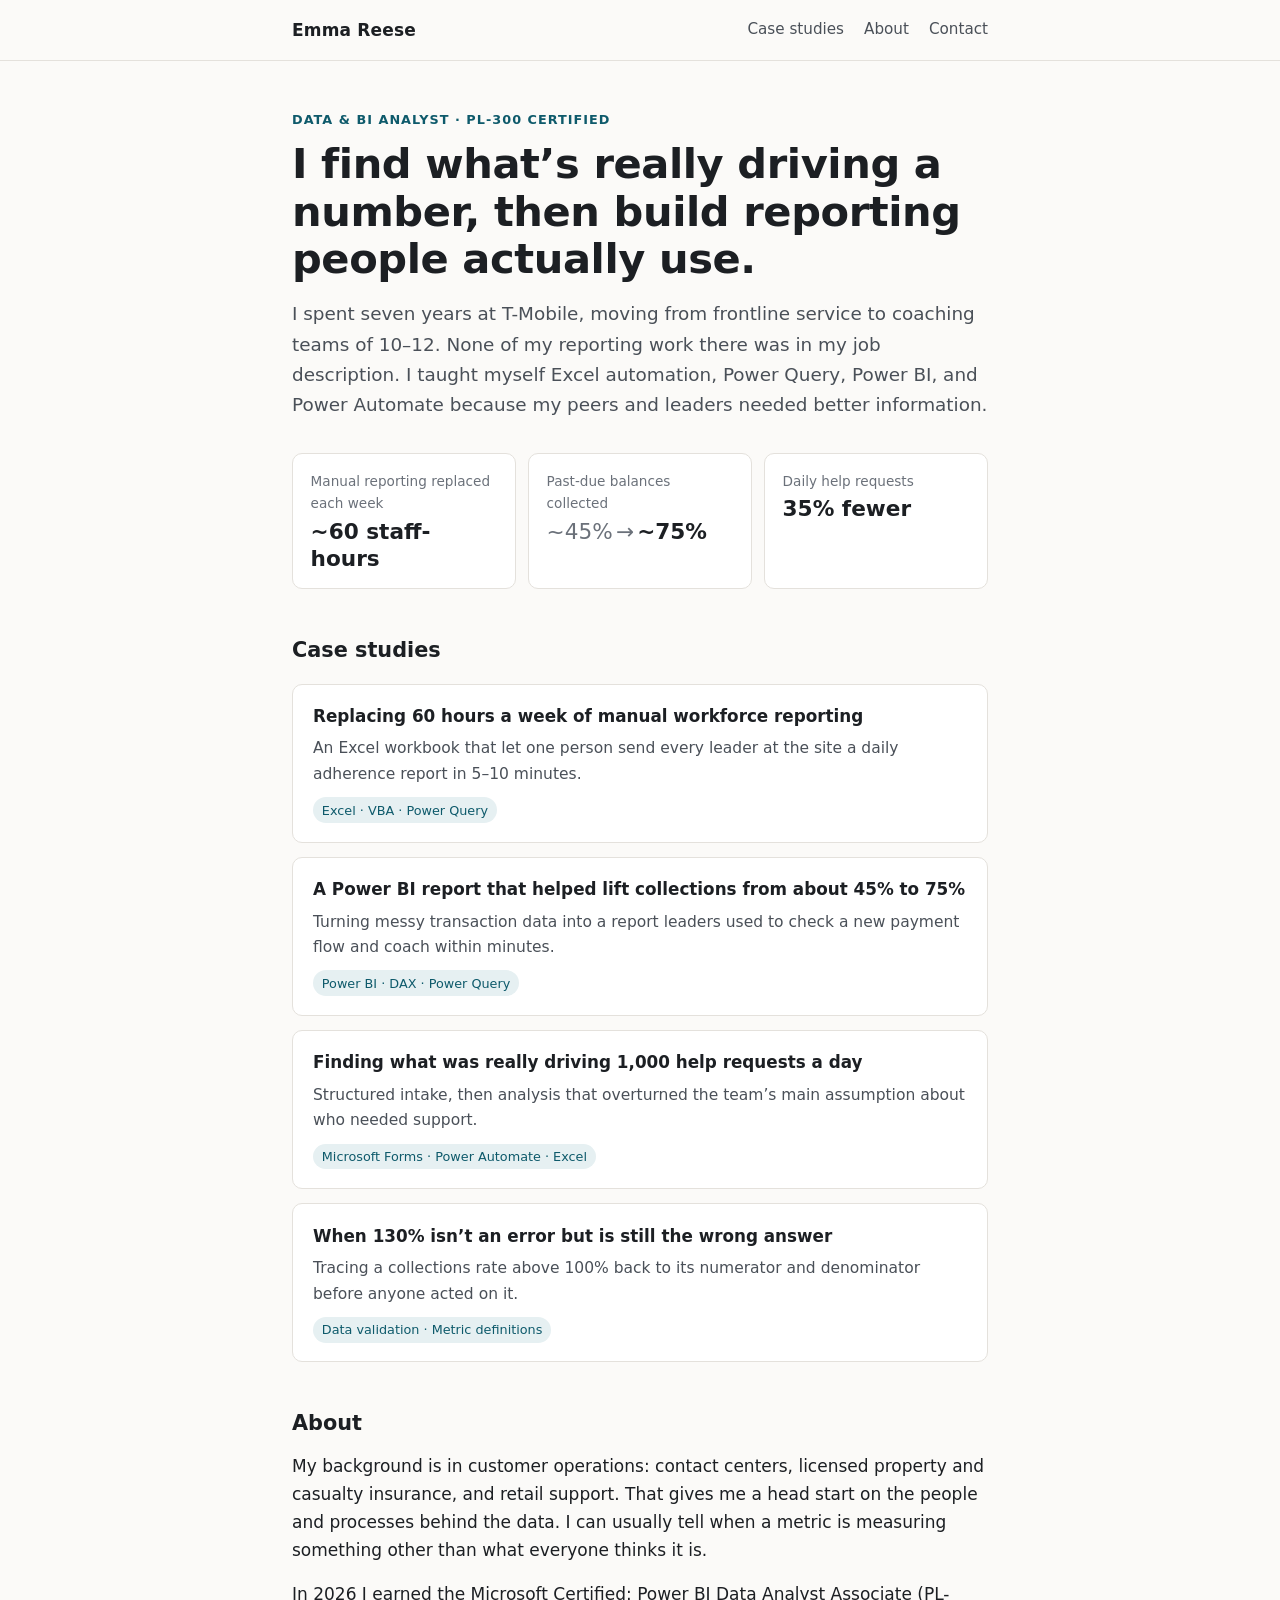
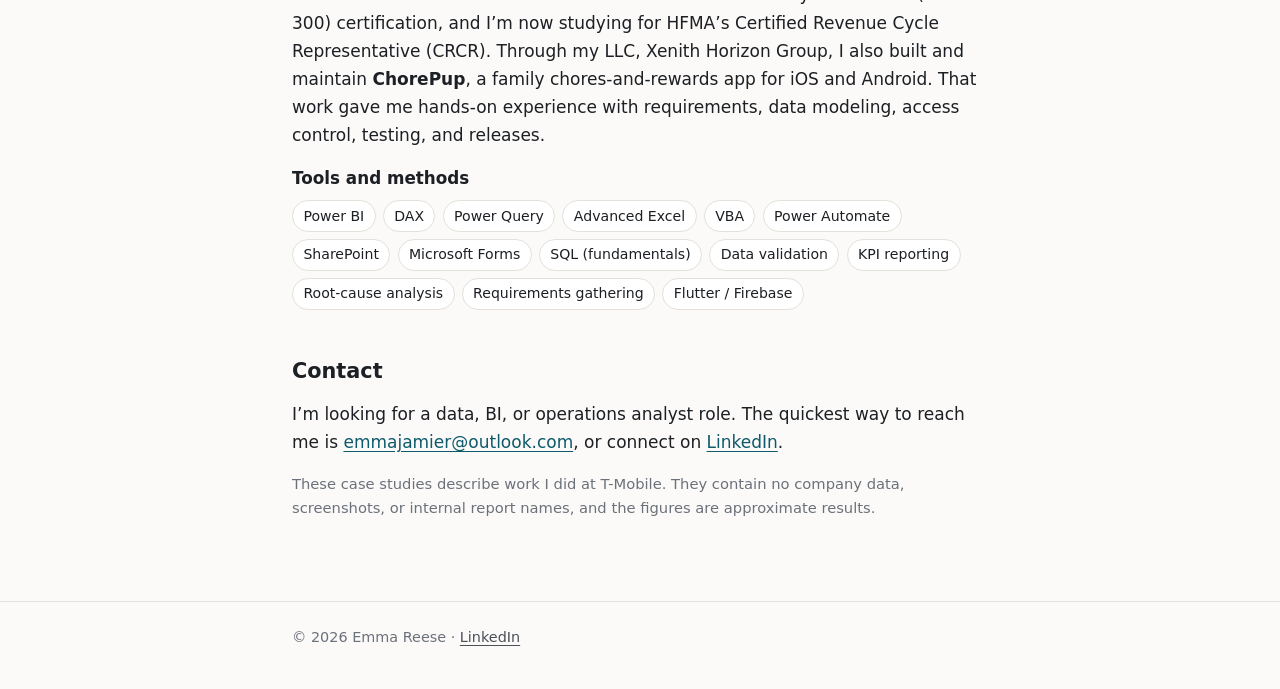
==== index.html @ 2f01b578 "Add files via upload" ====
<!DOCTYPE html>
<html lang="en">
<head>
<meta charset="utf-8">
<meta name="viewport" content="width=device-width, initial-scale=1">
<title>Emma Reese | Data &amp; BI Analyst</title>
<meta name="description" content="Case studies in reporting automation, Power BI, and data validation by Emma Reese, PL-300 certified data analyst.">
<meta property="og:title" content="Emma Reese | Data &amp; BI Analyst">
<meta property="og:description" content="Case studies in reporting automation, Power BI, and data validation.">
<link rel="stylesheet" href="style.css">
</head>
<body>
<header class="site-head">
  <div class="wrap">
    <a class="brand" href="index.html">Emma Reese</a>
    <nav aria-label="Main">
      <a href="#case-studies">Case studies</a>
      <a href="#about">About</a>
      <a href="#contact">Contact</a>
    </nav>
  </div>
</header>

<main>
  <div class="wrap">
    <p class="eyebrow">Data &amp; BI Analyst · PL-300 Certified</p>
    <h1>I find what’s really driving a number, then build reporting people actually use.</h1>
    <p class="lede">I spent seven years at T-Mobile, moving from frontline service to coaching teams of 10–12. None of my reporting work there was in my job description. I taught myself Excel automation, Power Query, Power BI, and Power Automate because my peers and leaders needed better information.</p>

    <div class="stats" role="list">
      <div class="stat" role="listitem">
        <p class="label">Manual reporting replaced each week</p>
        <p class="value">~60 staff-hours</p>
      </div>
      <div class="stat" role="listitem">
        <p class="label">Past-due balances collected</p>
        <p class="value"><span class="from">~45%</span><span class="arrow" aria-hidden="true">→</span><span class="sr-only"> to </span>~75%</p>
      </div>
      <div class="stat" role="listitem">
        <p class="label">Daily help requests</p>
        <p class="value">35% fewer</p>
      </div>
    </div>

    <section id="case-studies" aria-labelledby="cs-head">
      <h2 id="cs-head">Case studies</h2>
      <div class="cards">
        <a class="card" href="adherence-reporting.html">
          <h3>Replacing 60 hours a week of manual workforce reporting</h3>
          <p>An Excel workbook that let one person send every leader at the site a daily adherence report in 5–10 minutes.</p>
          <span class="tag">Excel · VBA · Power Query</span>
        </a>
        <a class="card" href="collections-report.html">
          <h3>A Power BI report that helped lift collections from about 45% to 75%</h3>
          <p>Turning messy transaction data into a report leaders used to check a new payment flow and coach within minutes.</p>
          <span class="tag">Power BI · DAX · Power Query</span>
        </a>
        <a class="card" href="support-requests.html">
          <h3>Finding what was really driving 1,000 help requests a day</h3>
          <p>Structured intake, then analysis that overturned the team’s main assumption about who needed support.</p>
          <span class="tag">Microsoft Forms · Power Automate · Excel</span>
        </a>
        <a class="card" href="metric-reconciliation.html">
          <h3>When 130% isn’t an error but is still the wrong answer</h3>
          <p>Tracing a collections rate above 100% back to its numerator and denominator before anyone acted on it.</p>
          <span class="tag">Data validation · Metric definitions</span>
        </a>
      </div>
    </section>

    <section id="about" aria-labelledby="about-head">
      <h2 id="about-head">About</h2>
      <p>My background is in customer operations: contact centers, licensed property and casualty insurance, and retail support. That gives me a head start on the people and processes behind the data. I can usually tell when a metric is measuring something other than what everyone thinks it is.</p>
      <p>In 2026 I earned the Microsoft Certified: Power BI Data Analyst Associate (PL-300) certification, and I’m now studying for HFMA’s Certified Revenue Cycle Representative (CRCR). Through my LLC, Xenith Horizon Group, I also built and maintain <strong>ChorePup</strong>, a family chores-and-rewards app for iOS and Android. That work gave me hands-on experience with requirements, data modeling, access control, testing, and releases.</p>
      <h3>Tools and methods</h3>
      <ul class="chips" aria-label="Skills">
        <li>Power BI</li><li>DAX</li><li>Power Query</li><li>Advanced Excel</li><li>VBA</li><li>Power Automate</li><li>SharePoint</li><li>Microsoft Forms</li><li>SQL (fundamentals)</li><li>Data validation</li><li>KPI reporting</li><li>Root-cause analysis</li><li>Requirements gathering</li><li>Flutter / Firebase</li>
      </ul>
    </section>

    <section id="contact" aria-labelledby="contact-head">
      <h2 id="contact-head">Contact</h2>
      <p>I’m looking for a data, BI, or operations analyst role. The quickest way to reach me is <a href="mailto:emmajamier@outlook.com">emmajamier@outlook.com</a>, or connect on <a href="https://linkedin.com/in/emmaj-reese">LinkedIn</a>.</p>
    </section>

    <p class="muted">These case studies describe work I did at T-Mobile. They contain no company data, screenshots, or internal report names, and the figures are approximate results.</p>
  </div>
</main>

<footer class="site-foot">
  <div class="wrap">© 2026 Emma Reese · <a href="https://linkedin.com/in/emmaj-reese">LinkedIn</a></div>
</footer>
</body>
</html>
---- style.css ----
:root {
  --bg: #fbfaf8;
  --surface: #ffffff;
  --ink: #1c1f23;
  --ink-2: #4a5058;
  --ink-3: #6b717a;
  --line: #e4e1dc;
  --accent: #0e5a6b;
  --accent-soft: #e6f0f2;
  --max: 46rem;
}
@media (prefers-color-scheme: dark) {
  :root {
    --bg: #15171a;
    --surface: #1d2024;
    --ink: #eceae6;
    --ink-2: #b9bcc1;
    --ink-3: #8d9198;
    --line: #2f3338;
    --accent: #7cc4d3;
    --accent-soft: #1f3338;
  }
}

* { box-sizing: border-box; }
html { -webkit-text-size-adjust: 100%; }
body {
  margin: 0;
  background: var(--bg);
  color: var(--ink);
  font: 17px/1.65 system-ui, -apple-system, "Segoe UI", Roboto, "Helvetica Neue", Arial, sans-serif;
}
a { color: var(--accent); text-underline-offset: 3px; }
a:hover { text-decoration-thickness: 2px; }
a:focus-visible { outline: 2px solid var(--accent); outline-offset: 3px; border-radius: 2px; }

.wrap { max-width: var(--max); margin: 0 auto; padding: 0 1.25rem; }

/* Header */
.site-head { border-bottom: 1px solid var(--line); }
.site-head .wrap { display: flex; justify-content: space-between; align-items: center; padding-top: 1rem; padding-bottom: 1rem; gap: 1rem; flex-wrap: wrap; }
.brand { font-weight: 700; color: var(--ink); text-decoration: none; letter-spacing: .01em; }
.site-head nav { display: flex; gap: 1.25rem; font-size: .95rem; }
.site-head nav a { color: var(--ink-2); text-decoration: none; }
.site-head nav a:hover { color: var(--accent); }

main { padding: 3rem 0 4rem; }

/* Type */
h1 { font-size: clamp(1.9rem, 4.5vw, 2.6rem); line-height: 1.15; margin: 0 0 1rem; letter-spacing: -.01em; }
h2 { font-size: 1.3rem; margin: 2.75rem 0 .75rem; }
h3 { font-size: 1.05rem; margin: 0 0 .35rem; }
p { margin: 0 0 1rem; }
.lede { font-size: 1.15rem; color: var(--ink-2); }
.eyebrow { font-size: .8rem; font-weight: 600; letter-spacing: .08em; text-transform: uppercase; color: var(--accent); margin: 0 0 .6rem; }
.muted { color: var(--ink-3); font-size: .92rem; }
ul.clean { padding-left: 1.2rem; margin: 0 0 1rem; }
ul.clean li { margin-bottom: .45rem; }

/* Stat tiles */
.stats { display: grid; grid-template-columns: repeat(auto-fit, minmax(13rem, 1fr)); gap: .75rem; margin: 2rem 0; }
.stat { background: var(--surface); border: 1px solid var(--line); border-radius: 10px; padding: 1rem 1.1rem; }
.stat .label { font-size: .85rem; color: var(--ink-3); margin: 0 0 .25rem; }
.stat .value { font-size: 1.35rem; font-weight: 700; line-height: 1.25; margin: 0; }
.stat .value .from { color: var(--ink-3); font-weight: 500; }
.stat .value .arrow { color: var(--ink-3); font-weight: 400; padding: 0 .2rem; }
.stat .note { font-size: .82rem; color: var(--ink-3); margin: .3rem 0 0; }

/* Case study cards */
.cards { display: grid; gap: .9rem; margin-top: 1rem; }
.card { display: block; background: var(--surface); border: 1px solid var(--line); border-radius: 10px; padding: 1.15rem 1.25rem; text-decoration: none; color: var(--ink); transition: border-color .15s, transform .15s; }
.card:hover { border-color: var(--accent); transform: translateY(-1px); }
.card h3 { color: var(--ink); }
.card p { margin: 0; color: var(--ink-2); font-size: .97rem; }
.card .tag { display: inline-block; margin-top: .6rem; font-size: .8rem; color: var(--accent); background: var(--accent-soft); padding: .15rem .55rem; border-radius: 99px; }

/* Case study page */
.meta { display: grid; grid-template-columns: repeat(auto-fit, minmax(10rem, 1fr)); gap: .5rem 1.5rem; border-top: 1px solid var(--line); border-bottom: 1px solid var(--line); padding: 1rem 0; margin: 1.5rem 0 0; font-size: .92rem; }
.meta dt { color: var(--ink-3); font-size: .8rem; text-transform: uppercase; letter-spacing: .06em; }
.meta dd { margin: 0; }
.callout { background: var(--accent-soft); border-radius: 10px; padding: 1rem 1.2rem; margin: 1.5rem 0; }
.callout p:last-child { margin: 0; }
.back { display: inline-block; font-size: .92rem; margin-bottom: 1.5rem; text-decoration: none; }
.pager { display: flex; justify-content: space-between; gap: 1rem; margin-top: 3rem; padding-top: 1.25rem; border-top: 1px solid var(--line); font-size: .95rem; flex-wrap: wrap; }

.chips { display: flex; flex-wrap: wrap; gap: .45rem; padding: 0; margin: .5rem 0 1rem; list-style: none; }
.chips li { font-size: .88rem; border: 1px solid var(--line); background: var(--surface); padding: .2rem .65rem; border-radius: 99px; }

/* Footer */
.site-foot { border-top: 1px solid var(--line); padding: 1.5rem 0 2.5rem; font-size: .9rem; color: var(--ink-3); }
.site-foot a { color: var(--ink-2); }

.sr-only { position: absolute; width: 1px; height: 1px; padding: 0; margin: -1px; overflow: hidden; clip: rect(0,0,0,0); white-space: nowrap; border: 0; }
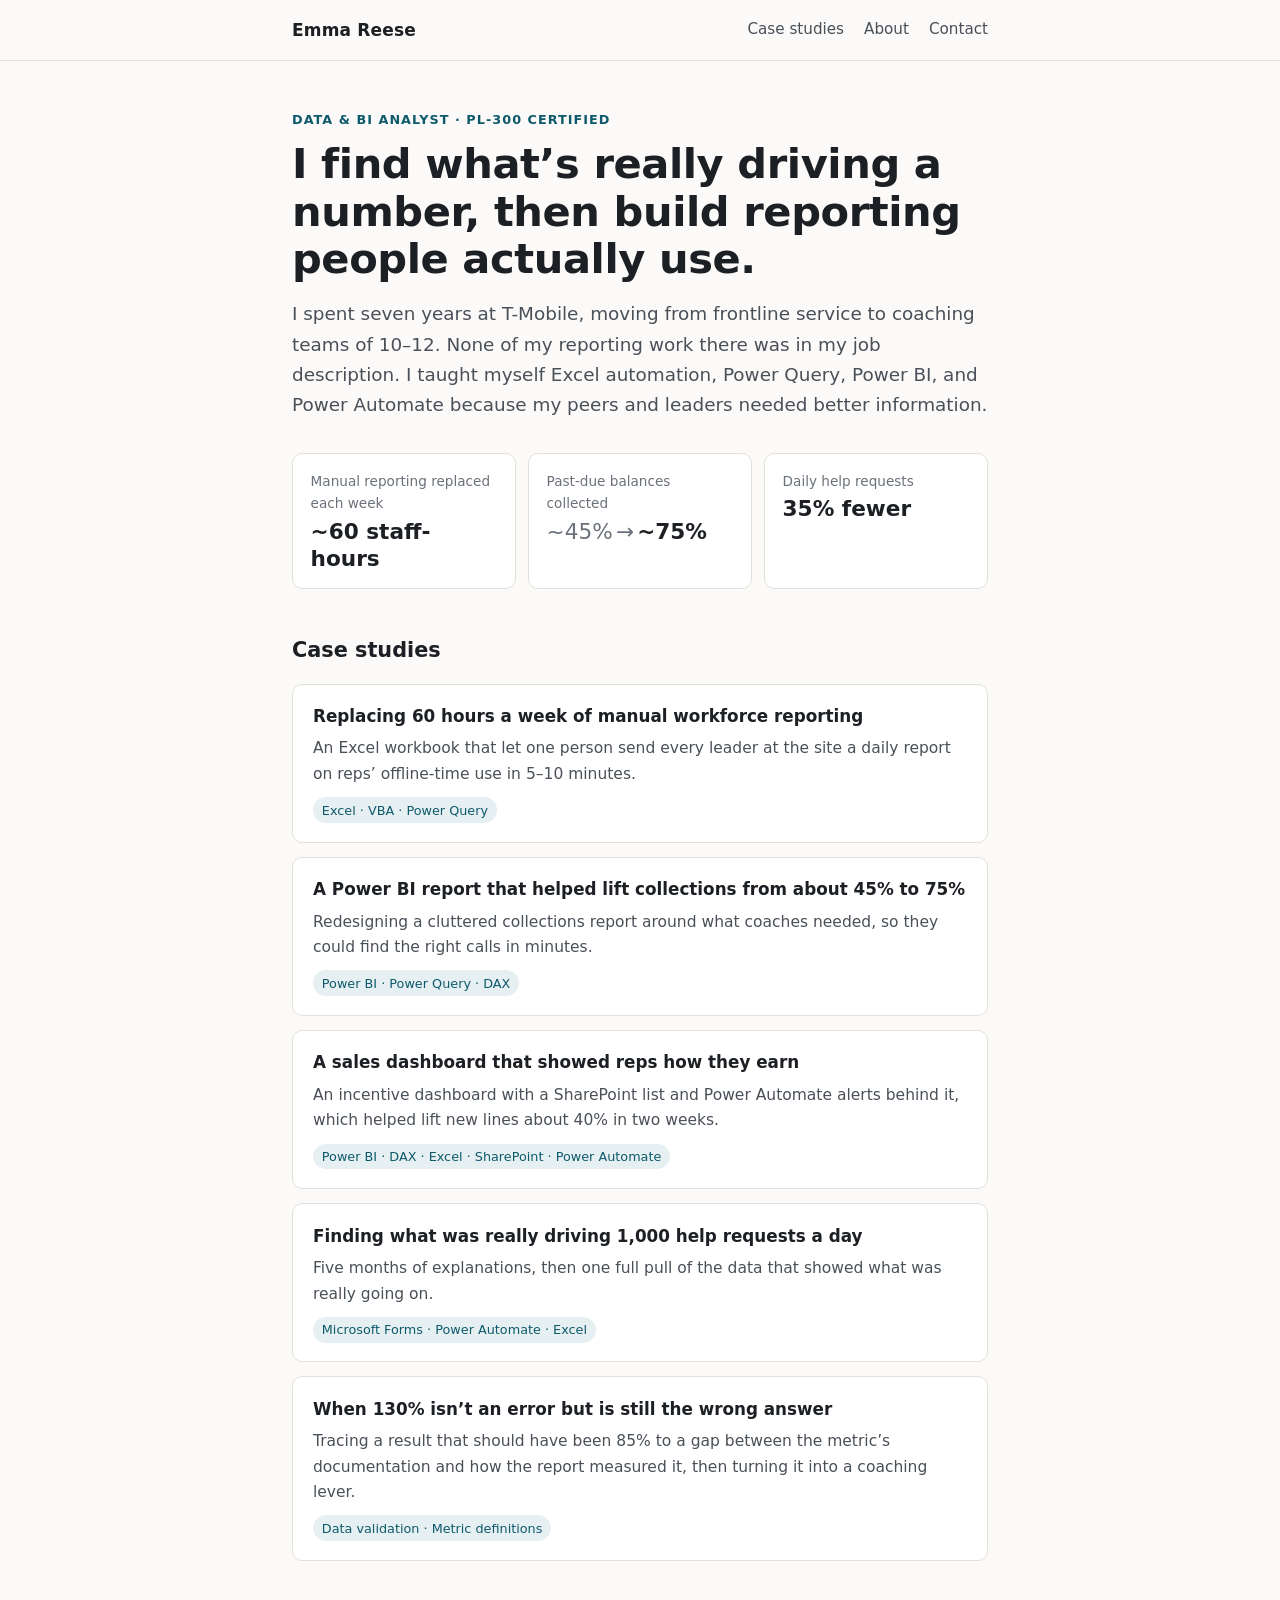
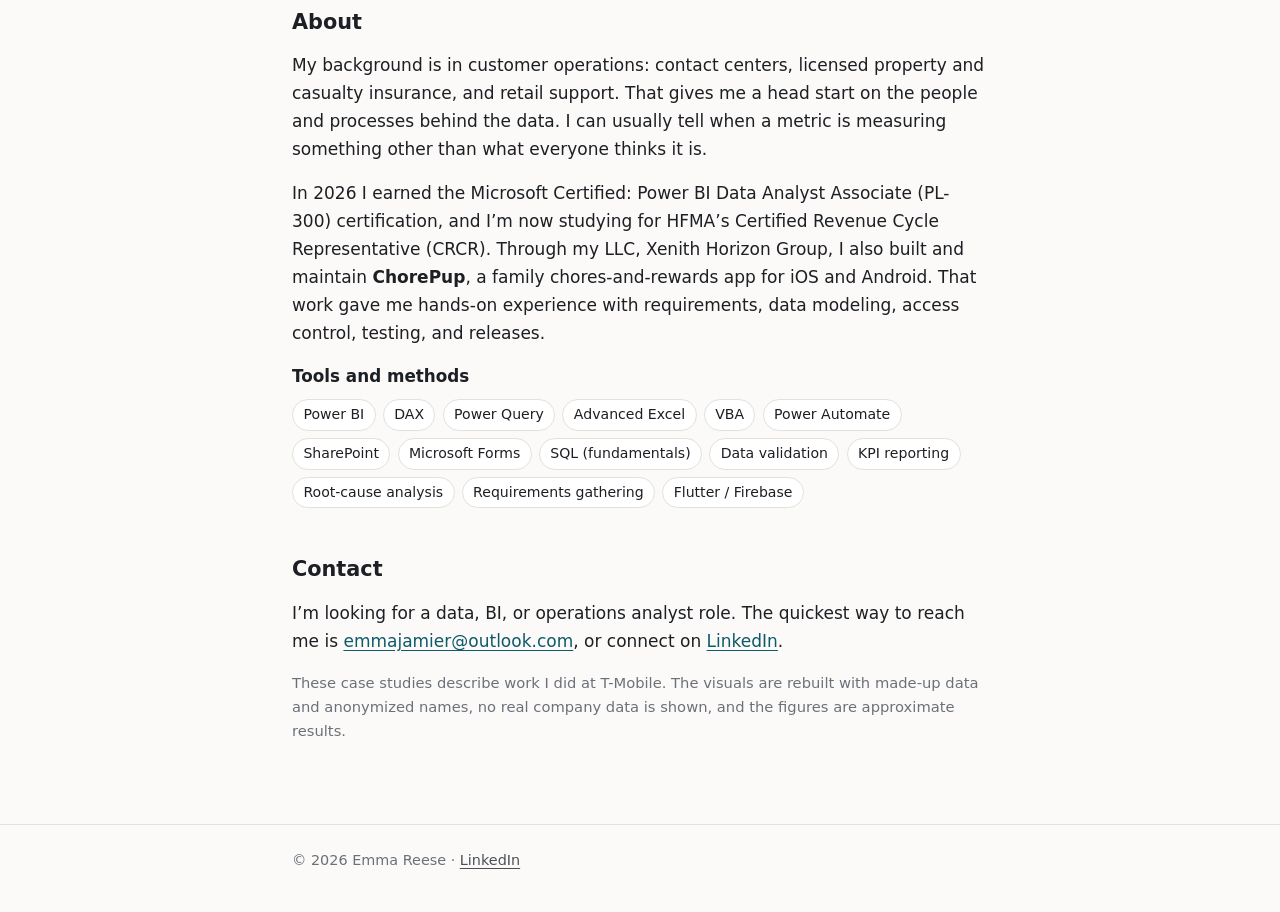
==== commit 819a81cf: "Add files via upload" ====
--- a/index.html
+++ b/index.html
@@ -47,22 +47,27 @@
       <div class="cards">
         <a class="card" href="adherence-reporting.html">
           <h3>Replacing 60 hours a week of manual workforce reporting</h3>
-          <p>An Excel workbook that let one person send every leader at the site a daily adherence report in 5–10 minutes.</p>
+          <p>An Excel workbook that let one person send every leader at the site a daily report on reps’ offline-time use in 5–10 minutes.</p>
           <span class="tag">Excel · VBA · Power Query</span>
         </a>
         <a class="card" href="collections-report.html">
           <h3>A Power BI report that helped lift collections from about 45% to 75%</h3>
-          <p>Turning messy transaction data into a report leaders used to check a new payment flow and coach within minutes.</p>
-          <span class="tag">Power BI · DAX · Power Query</span>
+          <p>Redesigning a cluttered collections report around what coaches needed, so they could find the right calls in minutes.</p>
+          <span class="tag">Power BI · Power Query · DAX</span>
+        </a>
+        <a class="card" href="sales-dashboard.html">
+          <h3>A sales dashboard that showed reps how they earn</h3>
+          <p>An incentive dashboard with a SharePoint list and Power Automate alerts behind it, which helped lift new lines about 40% in two weeks.</p>
+          <span class="tag">Power BI · DAX · Excel · SharePoint · Power Automate</span>
         </a>
         <a class="card" href="support-requests.html">
           <h3>Finding what was really driving 1,000 help requests a day</h3>
-          <p>Structured intake, then analysis that overturned the team’s main assumption about who needed support.</p>
+          <p>Five months of explanations, then one full pull of the data that showed what was really going on.</p>
           <span class="tag">Microsoft Forms · Power Automate · Excel</span>
         </a>
         <a class="card" href="metric-reconciliation.html">
           <h3>When 130% isn’t an error but is still the wrong answer</h3>
-          <p>Tracing a collections rate above 100% back to its numerator and denominator before anyone acted on it.</p>
+          <p>Tracing a result that should have been 85% to a gap between the metric’s documentation and how the report measured it, then turning it into a coaching lever.</p>
           <span class="tag">Data validation · Metric definitions</span>
         </a>
       </div>
@@ -83,7 +88,7 @@
       <p>I’m looking for a data, BI, or operations analyst role. The quickest way to reach me is <a href="mailto:emmajamier@outlook.com">emmajamier@outlook.com</a>, or connect on <a href="https://linkedin.com/in/emmaj-reese">LinkedIn</a>.</p>
     </section>
 
-    <p class="muted">These case studies describe work I did at T-Mobile. They contain no company data, screenshots, or internal report names, and the figures are approximate results.</p>
+    <p class="muted">These case studies describe work I did at T-Mobile. The visuals are rebuilt with made-up data and anonymized names, no real company data is shown, and the figures are approximate results.</p>
   </div>
 </main>
 
--- a/style.css
+++ b/style.css
@@ -91,3 +91,16 @@
 .site-foot a { color: var(--ink-2); }
 
 .sr-only { position: absolute; width: 1px; height: 1px; padding: 0; margin: -1px; overflow: hidden; clip: rect(0,0,0,0); white-space: nowrap; border: 0; }
+
+/* Timeline */
+.timeline { list-style: none; padding: 0; margin: 1rem 0 1.5rem; border-left: 2px solid var(--line); }
+.timeline li { position: relative; padding: 0 0 1rem 1.25rem; }
+.timeline li::before { content: ""; position: absolute; left: -6px; top: .55rem; width: 10px; height: 10px; border-radius: 50%; background: var(--surface); border: 2px solid var(--accent); }
+.timeline .when { display: block; font-size: .8rem; font-weight: 600; letter-spacing: .06em; text-transform: uppercase; color: var(--accent); }
+
+/* Screenshots */
+.shot { margin: 1.5rem 0 2rem; position: relative; left: 50%; transform: translateX(-50%); width: min(64rem, calc(100vw - 2.5rem)); }
+.shot img { display: block; width: 100%; height: auto; border: 1px solid var(--line); border-radius: 8px; background: #fff; }
+.shot a:hover img { border-color: var(--accent); }
+.shot figcaption { max-width: var(--max); margin: .6rem auto 0; padding: 0 1.25rem; font-size: .9rem; color: var(--ink-3); }
+.badge { display: inline-block; margin-left: .35rem; font-size: .72rem; font-weight: 600; letter-spacing: .04em; text-transform: uppercase; color: var(--accent); background: var(--accent-soft); padding: .05rem .45rem; border-radius: 99px; vertical-align: 1px; }
